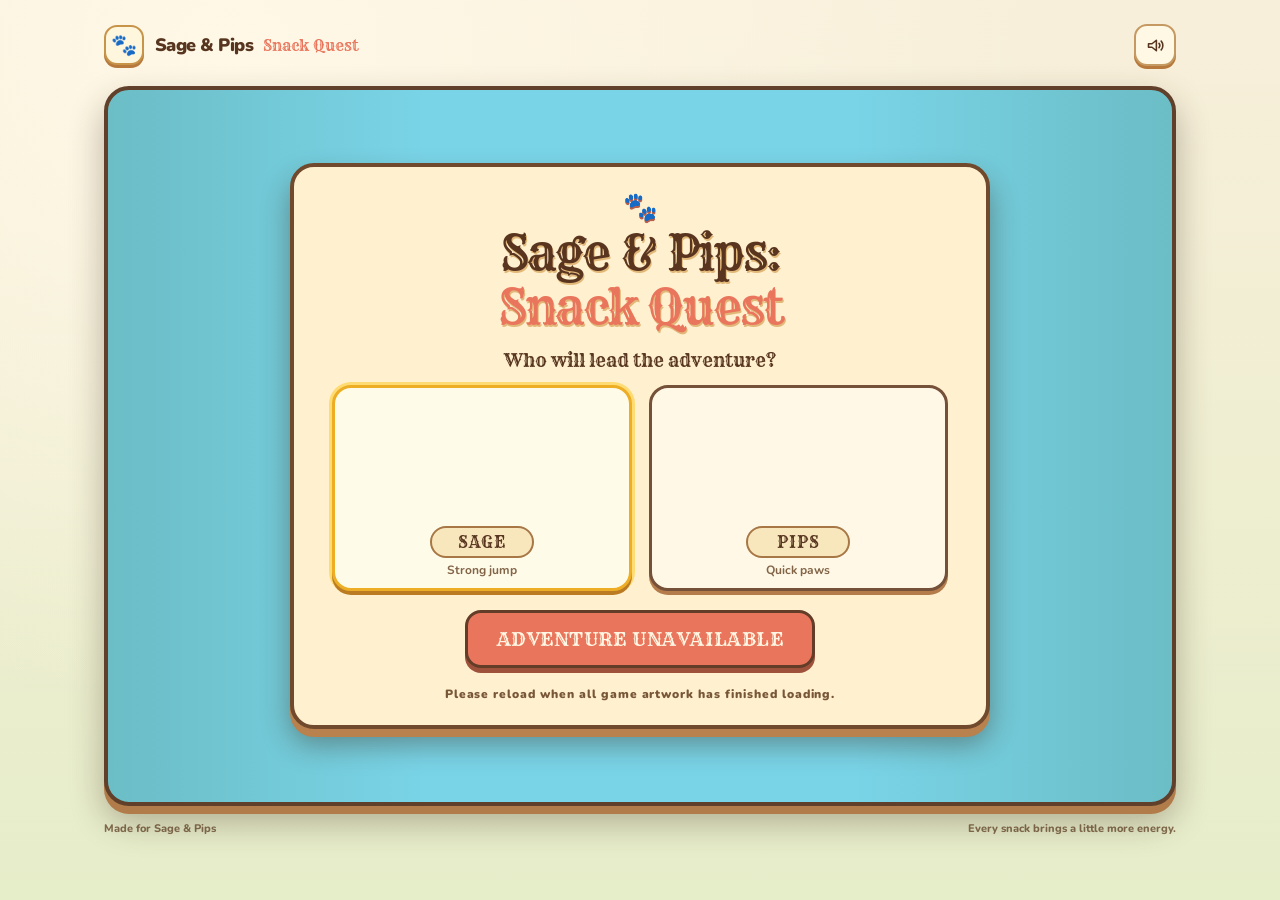
==== game/index.html @ 4779d51f "Add Sage and Pips Snack Quest game Add the mobile-friendly pixel platform game, original art, sounds" ====
<!doctype html>
<html lang="en">
<head>
  <meta charset="utf-8">
  <meta name="viewport" content="width=device-width, initial-scale=1, viewport-fit=cover">
  <meta name="theme-color" content="#fff0cf">
  <meta name="description" content="Join Sage and Pips on a pixel-art forest adventure.">
  <link rel="icon" type="image/png" href="../iphone/icon-192.png">
  <link rel="stylesheet" href="./style.css">
  <title>Sage &amp; Pips: Snack Quest</title>
</head>
<body>
  <div class="game-shell">
    <header class="topbar">
      <a class="brand" href="./" aria-label="Sage and Pips Snack Quest home">
        <span class="brand-mark" aria-hidden="true">🐾</span>
        <span>Sage &amp; Pips <em>Snack Quest</em></span>
      </a>
      <div class="header-actions">
        <button id="sound-button" class="icon-button" type="button" aria-label="Mute sound" aria-pressed="false">
          <svg viewBox="0 0 24 24" aria-hidden="true"><path d="M4 10v4h4l5 4V6l-5 4H4Z"/><path d="M16 9.5a4 4 0 0 1 0 5M18.5 7a7.5 7.5 0 0 1 0 10"/></svg>
        </button>
      </div>
    </header>

    <main>
      <section id="select-screen" class="select-screen">
        <div class="select-backdrop" aria-hidden="true"></div>
        <div class="select-panel">
          <div class="panel-paw" aria-hidden="true">🐾</div>
          <h1>Sage &amp; Pips:<br><span>Snack Quest</span></h1>
          <p class="prompt">Who will lead the adventure?</p>
          <div class="character-picker" role="group" aria-label="Choose your cat">
            <button class="character-card is-selected" data-cat="sage" type="button" aria-pressed="true">
              <canvas class="portrait" width="180" height="140" aria-hidden="true"></canvas>
              <span class="character-name">SAGE</span>
              <small>Strong jump</small>
            </button>
            <button class="character-card" data-cat="pips" type="button" aria-pressed="false">
              <canvas class="portrait" width="180" height="140" aria-hidden="true"></canvas>
              <span class="character-name">PIPS</span>
              <small>Quick paws</small>
            </button>
          </div>
          <button id="start-button" class="start-button" type="button">Start adventure <span aria-hidden="true">➜</span></button>
          <p class="select-help">ARROWS / TOUCH TO MOVE <span>·</span> SPACE / JUMP TO LEAP</p>
        </div>
      </section>

      <section id="play-screen" class="play-screen" hidden>
        <div class="play-heading">
          <div>
            <h1>Blue Blanket Meadow</h1>
            <p id="status-copy">Collect treats and reach the paw gate.</p>
          </div>
          <button id="restart-button" class="restart-button" type="button" aria-label="Restart level">↻ <span>Restart</span></button>
        </div>
        <div class="game-frame">
          <canvas id="game-canvas" width="960" height="540" aria-label="Sage and Pips platform game"></canvas>
          <div class="hud">
            <div class="energy-readout"><span class="hud-label">ENERGY</span><div id="energy-hearts" class="hearts" aria-label="Five energy points"></div></div>
            <div class="treat-readout"><span aria-hidden="true">🐟</span><span id="treat-count">TREATS 00</span></div>
          </div>
          <div id="game-overlay" class="game-overlay" hidden>
            <div class="overlay-panel">
              <div id="overlay-icon" class="overlay-icon" aria-hidden="true">🐾</div>
              <h2 id="overlay-title">Ready?</h2>
              <p id="overlay-copy">Sage and Pips need your help!</p>
              <button id="overlay-button" class="start-button" type="button">Continue</button>
            </div>
          </div>
          <div class="game-controls" aria-label="Game controls">
            <div class="move-controls">
              <button class="touch-control" data-control="left" type="button" aria-label="Move left">←</button>
              <button class="touch-control" data-control="right" type="button" aria-label="Move right">→</button>
            </div>
            <button class="touch-control jump-control" data-control="jump" type="button" aria-label="Jump">JUMP <span aria-hidden="true">↑</span></button>
          </div>
        </div>
        <p class="control-hint"><kbd>←</kbd> <kbd>→</kbd> or <kbd>A</kbd> <kbd>D</kbd> to move <span>·</span> <kbd>SPACE</kbd> or <kbd>↑</kbd> to jump <span>·</span> Jump on a monster to bounce it away!</p>
      </section>
      <noscript>This little adventure needs JavaScript turned on to play.</noscript>
    </main>
    <footer><span>Made for Sage &amp; Pips</span><span>Every snack brings a little more energy.</span></footer>
  </div>
  <script src="./game.js" defer></script>
</body>
</html>
---- game/style.css ----
@import url('https://fonts.googleapis.com/css2?family=Nunito:wght@500;600;700;800;900&family=Rye&display=swap');
:root {
  color-scheme: light;
  --ink: #57351f;
  --ink-soft: #765238;
  --cream: #fff0cf;
  --cream-light: #fff9e9;
  --leaf: #527d3d;
  --leaf-deep: #315a37;
  --gold: #ffc947;
  --coral: #e9765c;
  --sky: #79d4e7;
  --shadow: #38281755;
  font-family: "Nunito", "Trebuchet MS", sans-serif;
  font-synthesis: none;
  text-rendering: optimizeLegibility;
}
* { box-sizing: border-box; }
body {
  margin: 0;
  min-height: 100vh;
  background: #f7edce;
  color: var(--ink);
  background-image: radial-gradient(ellipse at 18% 5%, #fff8e7 0, transparent 55%), linear-gradient(180deg, #f8efda, #e6edc9);
}
button { font: inherit; }
button:focus-visible, a:focus-visible { outline: 3px solid #286d80; outline-offset: 3px; }
.game-shell { width: min(1120px, 100%); margin: 0 auto; padding: 18px 24px 24px; }
.topbar { display:flex; align-items:center; justify-content:space-between; gap:20px; min-height:54px; }
.brand { display:inline-flex; align-items:center; gap:11px; text-decoration:none; color:var(--ink); font-size:18px; font-weight:900; letter-spacing:-.03em; }
.brand-mark { display:grid; place-items:center; width:40px; height:40px; border:2px solid #c7944a; border-radius:13px; background:#fff6de; font-size:21px; box-shadow:0 3px 0 #b7793c; }
.brand em { margin-left:5px; color:var(--coral); font-family:"Rye", Georgia, serif; font-style:normal; font-size:15px; letter-spacing:0; }
.header-actions { display:flex; align-items:center; gap:9px; }
.icon-button { display:grid; place-items:center; width:42px; height:42px; border:2px solid #c59a62; border-radius:13px; color:var(--ink); background:#fff8e5; box-shadow:0 3px 0 #b7793c; cursor:pointer; }
.icon-button svg { width:21px; height:21px; fill:none; stroke:currentColor; stroke-width:1.8; stroke-linecap:round; stroke-linejoin:round; }
.icon-button[aria-pressed="true"] svg path:last-child { display:none; }
main { margin-top:14px; }
.select-screen { min-height:min(720px, calc(100svh - 126px)); display:grid; place-items:center; position:relative; overflow:hidden; border:4px solid #60402b; border-radius:25px; background:var(--sky); box-shadow:0 8px 0 #b17c4a, 0 16px 34px var(--shadow); }
.select-backdrop { position:absolute; inset:0; background-image:url("./assets/forest-background.png"); background-position:center center; background-size:cover; image-rendering:pixelated; }
.select-backdrop::after { content:""; position:absolute; inset:0; background:linear-gradient(90deg,#315a3730,transparent 30%,transparent 70%,#315a3730); }
.select-panel { width:min(700px, calc(100% - 28px)); position:relative; z-index:1; padding:26px 38px 23px; border:4px solid #714a2d; border-radius:24px; background:var(--cream); text-align:center; box-shadow:0 8px 0 #b9814e, 0 16px 28px #35241366; }
.panel-paw { font-size:28px; line-height:1; color:var(--coral); filter:drop-shadow(0 2px 0 #b95e49); }
.select-panel h1 { margin:6px 0 0; color:#59351f; font-family:"Rye", Georgia, serif; font-size:clamp(29px, 5vw, 48px); line-height:1.12; letter-spacing:-.04em; text-shadow:1px 2px 0 #e2b879; }
.select-panel h1 span { color:var(--coral); }
.prompt { margin:15px 0 13px; font-family:"Rye", Georgia, serif; font-size:18px; }
.character-picker { display:grid; grid-template-columns:repeat(2,minmax(0,1fr)); gap:17px; }
.character-card { min-width:0; display:flex; flex-direction:column; align-items:center; justify-content:center; padding:6px 12px 10px; border:3px solid #765139; border-radius:19px; color:var(--ink); background:#fff8e6; box-shadow:0 4px 0 #b47c4a; cursor:pointer; transition:transform .14s ease, border-color .14s ease, box-shadow .14s ease; }
.character-card:hover { transform:translateY(-2px); }
.character-card.is-selected { border-color:#edae26; box-shadow:0 4px 0 #ba7b22, 0 0 0 3px #ffdc73; background:#fffbe9; }
.portrait { display:block; width:min(180px, 100%); height:132px; image-rendering:pixelated; }
.character-name { min-width:104px; margin-top:0; padding:4px 15px; border:2px solid #a87746; border-radius:999px; background:#f8e6bd; font-family:"Rye",Georgia,serif; font-size:16px; letter-spacing:.07em; }
.character-card small { margin-top:4px; color:#826447; font-size:12px; font-weight:700; }
.start-button { display:inline-flex; justify-content:center; align-items:center; gap:13px; min-height:58px; margin-top:19px; padding:0 29px; border:3px solid #633d27; border-radius:16px; background:var(--coral); color:#fff7e3; box-shadow:0 5px 0 #9e513b; cursor:pointer; font-family:"Rye",Georgia,serif; font-size:19px; text-transform:uppercase; letter-spacing:.03em; transition:transform .12s ease, box-shadow .12s ease; }
.start-button:hover { transform:translateY(-2px); box-shadow:0 7px 0 #9e513b; }
.start-button:active { transform:translateY(3px); box-shadow:0 2px 0 #9e513b; }
.start-button span { font-family:"Nunito",sans-serif; font-size:20px; }
.select-help { margin:18px 0 0; font-size:12px; font-weight:900; letter-spacing:.08em; color:#785737; }
.select-help span { margin:0 7px; color:var(--coral); }
.play-screen { width:100%; }
.play-heading { display:flex; justify-content:space-between; align-items:center; gap:16px; margin-bottom:10px; }
.play-heading h1 { margin:0; font-family:"Rye",Georgia,serif; font-size:22px; line-height:1.2; }
.play-heading p { margin:3px 0 0; color:#7a6045; font-size:13px; font-weight:700; }
.restart-button { min-height:38px; padding:0 13px; border:2px solid #b58954; border-radius:11px; background:#fff8e5; color:var(--ink); font-size:15px; font-weight:900; cursor:pointer; box-shadow:0 2px 0 #b7793c; }
.restart-button span { font-size:12px; }
.game-frame { width:100%; position:relative; overflow:hidden; border:4px solid #60402b; border-radius:20px; aspect-ratio:16/9; background:#5bb9d3; box-shadow:0 7px 0 #a67144, 0 12px 28px var(--shadow); }
#game-canvas { display:block; width:100%; height:100%; image-rendering:pixelated; }
.hud { position:absolute; inset:13px 14px auto; display:flex; align-items:flex-start; justify-content:space-between; pointer-events:none; }
.energy-readout,.treat-readout { min-height:43px; display:flex; align-items:center; gap:9px; padding:5px 11px; border:2px solid #6c472b; border-radius:13px; background:#fff2d8ed; box-shadow:0 3px 0 #a86d39; }
.hud-label { font-family:"Rye",Georgia,serif; font-size:12px; letter-spacing:.04em; }
.hearts { display:flex; gap:3px; }
.heart { color:#e45d52; font-size:22px; line-height:1; text-shadow:1px 2px 0 #9e4534; }
.heart.is-empty { color:#bdab8e; text-shadow:none; }
.treat-readout { font-size:14px; font-weight:900; letter-spacing:.03em; }
.treat-readout span:first-child { font-size:20px; }
.game-overlay { position:absolute; z-index:4; inset:0; display:grid; place-items:center; background:#1c302d99; }
.game-overlay[hidden] { display:none; }
.overlay-panel { width:min(380px, calc(100% - 26px)); padding:21px; border:3px solid #714a2d; border-radius:20px; background:var(--cream); text-align:center; box-shadow:0 6px 0 #b9814e; }
.overlay-icon { font-size:34px; }
.overlay-panel h2 { margin:4px 0; font-family:"Rye",Georgia,serif; font-size:27px; }
.overlay-panel p { margin:0; color:#74563a; font-weight:700; }
.overlay-panel .start-button { min-height:49px; margin-top:14px; font-size:15px; }
.game-controls { position:absolute; z-index:2; right:15px; bottom:12px; left:15px; display:flex; align-items:center; justify-content:space-between; gap:16px; pointer-events:none; }
.game-controls button { pointer-events:auto; background:#fff0cfdf; backdrop-filter:blur(2px); }
.move-controls { display:flex; gap:11px; }
.touch-control { width:66px; height:54px; display:flex; justify-content:center; align-items:center; gap:5px; border:2px solid #765139; border-radius:15px; background:#fff4d9; box-shadow:0 4px 0 #ac7545; color:var(--ink); font-size:27px; font-weight:900; touch-action:none; user-select:none; cursor:pointer; }
.touch-control:active,.touch-control.is-down { transform:translateY(3px); box-shadow:0 1px 0 #ac7545; background:#ffe4a3; }
.jump-control { width:128px; font-family:"Rye",Georgia,serif; font-size:16px; }
.jump-control span { font-family:"Nunito",sans-serif; font-size:23px; }
.control-hint { margin:6px 0 0; color:#765d42; text-align:center; font-size:12px; font-weight:700; }
kbd { min-width:23px; padding:2px 5px; border:1px solid #bea77f; border-radius:5px; background:#fff8e8; color:var(--ink); font:800 11px "Nunito",sans-serif; box-shadow:0 2px 0 #c7b08b; }
.control-hint span { color:var(--coral); margin:0 5px; }
footer { display:flex; justify-content:space-between; gap:14px; margin-top:15px; color:#846d4f; font-size:11px; font-weight:800; }
noscript { display:block; margin:20px; text-align:center; }
[hidden] { display:none !important; }
@media (max-width:650px) {
  .game-shell { padding:12px 12px 18px; }
  main { margin-top:10px; }
  .brand { font-size:16px; gap:7px; }
  .brand-mark { width:35px; height:35px; }
  .brand em { display:block; margin:0; font-size:12px; }
  .select-screen { min-height:calc(100svh - 113px); border-radius:18px; }
  .select-panel { width:calc(100% - 18px); padding:20px 13px 18px; border-radius:18px; }
  .select-panel h1 { font-size:32px; }
  .prompt { margin:11px 0 9px; font-size:15px; }
  .character-picker { gap:10px; }
  .character-card { padding:5px 7px 8px; border-radius:15px; }
  .portrait { height:106px; }
  .character-name { min-width:82px; font-size:13px; }
  .character-card small { font-size:10px; }
  .start-button { min-height:51px; margin-top:16px; padding:0 18px; font-size:16px; }
  .select-help { margin-top:15px; font-size:9px; letter-spacing:.04em; }
  .play-heading h1 { font-size:18px; }
  .play-heading p { font-size:11px; }
  .restart-button { padding:0 9px; }
  .restart-button span { display:none; }
  .game-frame { border-radius:13px; border-width:3px; }
  .hud { inset:6px 6px auto; }
  .energy-readout,.treat-readout { min-height:31px; gap:5px; padding:3px 6px; border-radius:9px; }
  .hud-label { font-size:9px; }
  .heart { font-size:14px; }
  .hearts { gap:1px; }
  .treat-readout { font-size:10px; }
  .treat-readout span:first-child { font-size:14px; }
  .game-controls { right:8px; bottom:7px; left:8px; }
  .touch-control { width:62px; height:52px; }
  .jump-control { width:112px; font-size:14px; }
  .control-hint { display:none; }
  footer { margin-top:11px; font-size:10px; }
}
@media (max-height:600px) and (orientation:landscape) {
  .game-shell { width:min(1060px, 100%); padding-top:7px; }
  .topbar { min-height:40px; }
  main { margin-top:4px; }
  .play-heading { margin-bottom:4px; }
  .game-frame { max-height:calc(100svh - 136px); }
  .game-controls { right:10px; bottom:8px; left:10px; }
  .touch-control { height:43px; }
  footer { display:none; }
}
@media (prefers-reduced-motion: reduce) {
  *,*::before,*::after { transition-duration:.01ms !important; animation-duration:.01ms !important; }
}
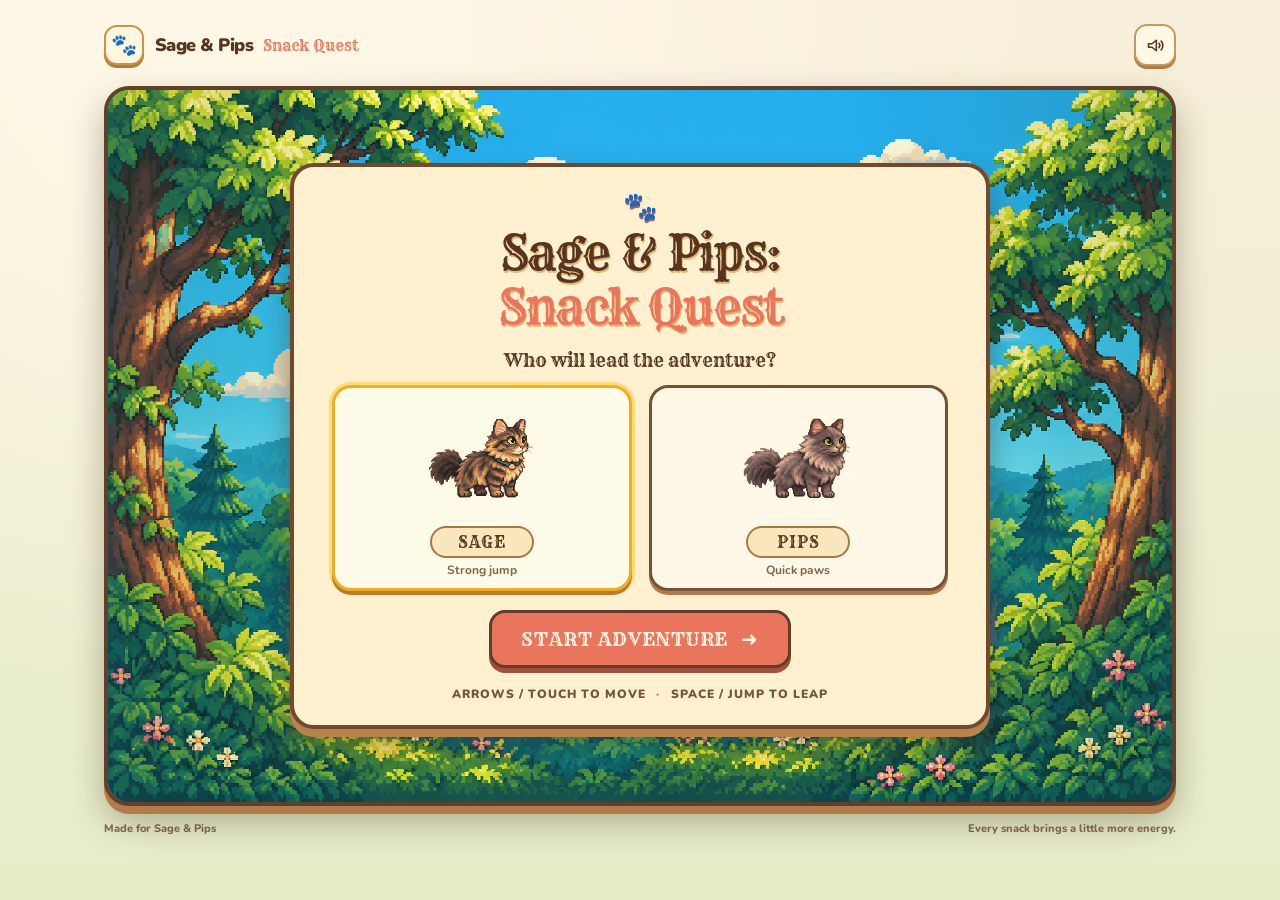
==== commit 50fd0cfd: "Refresh cached Snack Quest assets Version the game scripts and sprite URLs so previously cached miss" ====
--- a/game/index.html
+++ b/game/index.html
@@ -6,7 +6,7 @@
   <meta name="theme-color" content="#fff0cf">
   <meta name="description" content="Join Sage and Pips on a pixel-art forest adventure.">
   <link rel="icon" type="image/png" href="../iphone/icon-192.png">
-  <link rel="stylesheet" href="./style.css">
+  <link rel="stylesheet" href="./style.css?v=20261103">
   <title>Sage &amp; Pips: Snack Quest</title>
 </head>
 <body>
@@ -83,6 +83,6 @@
     </main>
     <footer><span>Made for Sage &amp; Pips</span><span>Every snack brings a little more energy.</span></footer>
   </div>
-  <script src="./game.js" defer></script>
+  <script src="./game.js?v=20261103" defer></script>
 </body>
 </html>
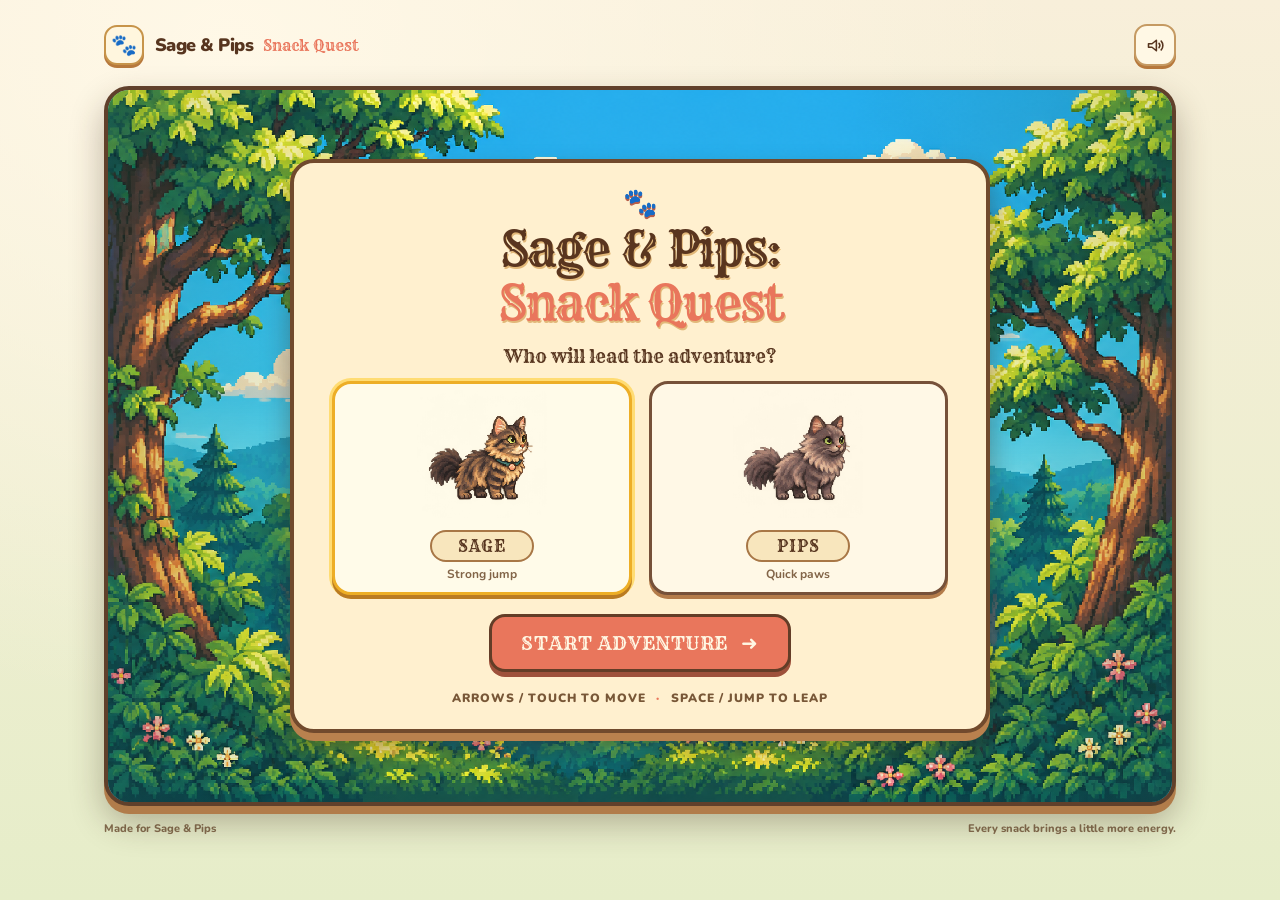
==== commit 35e67706: "Fix phone controls and preserve landscape artwork proportions Move touch controls outside the game p" ====
--- a/game/index.html
+++ b/game/index.html
@@ -6,7 +6,7 @@
   <meta name="theme-color" content="#fff0cf">
   <meta name="description" content="Join Sage and Pips on a pixel-art forest adventure.">
   <link rel="icon" type="image/png" href="../iphone/icon-192.png">
-  <link rel="stylesheet" href="./style.css?v=20261103">
+  <link rel="stylesheet" href="./style.css?v=20261103-layout2">
   <title>Sage &amp; Pips: Snack Quest</title>
 </head>
 <body>
@@ -55,6 +55,7 @@
           </div>
           <button id="restart-button" class="restart-button" type="button" aria-label="Restart level">↻ <span>Restart</span></button>
         </div>
+        <div class="play-stage">
         <div class="game-frame">
           <canvas id="game-canvas" width="960" height="540" aria-label="Sage and Pips platform game"></canvas>
           <div class="hud">
@@ -69,7 +70,8 @@
               <button id="overlay-button" class="start-button" type="button">Continue</button>
             </div>
           </div>
-          <div class="game-controls" aria-label="Game controls">
+        </div>
+          <div class="game-controls" role="group" aria-label="Game controls">
             <div class="move-controls">
               <button class="touch-control" data-control="left" type="button" aria-label="Move left">←</button>
               <button class="touch-control" data-control="right" type="button" aria-label="Move right">→</button>
--- a/game/style.css
+++ b/game/style.css
@@ -25,7 +25,7 @@
 }
 button { font: inherit; }
 button:focus-visible, a:focus-visible { outline: 3px solid #286d80; outline-offset: 3px; }
-.game-shell { width: min(1120px, 100%); margin: 0 auto; padding: 18px 24px 24px; }
+.game-shell { width: min(1120px, 100%); margin: 0 auto; padding: max(18px, env(safe-area-inset-top)) max(24px, env(safe-area-inset-right)) max(24px, env(safe-area-inset-bottom)) max(24px, env(safe-area-inset-left)); }
 .topbar { display:flex; align-items:center; justify-content:space-between; gap:20px; min-height:54px; }
 .brand { display:inline-flex; align-items:center; gap:11px; text-decoration:none; color:var(--ink); font-size:18px; font-weight:900; letter-spacing:-.03em; }
 .brand-mark { display:grid; place-items:center; width:40px; height:40px; border:2px solid #c7944a; border-radius:13px; background:#fff6de; font-size:21px; box-shadow:0 3px 0 #b7793c; }
@@ -47,7 +47,7 @@
 .character-card { min-width:0; display:flex; flex-direction:column; align-items:center; justify-content:center; padding:6px 12px 10px; border:3px solid #765139; border-radius:19px; color:var(--ink); background:#fff8e6; box-shadow:0 4px 0 #b47c4a; cursor:pointer; transition:transform .14s ease, border-color .14s ease, box-shadow .14s ease; }
 .character-card:hover { transform:translateY(-2px); }
 .character-card.is-selected { border-color:#edae26; box-shadow:0 4px 0 #ba7b22, 0 0 0 3px #ffdc73; background:#fffbe9; }
-.portrait { display:block; width:min(180px, 100%); height:132px; image-rendering:pixelated; }
+.portrait { display:block; width:min(180px, 100%); height:auto; image-rendering:pixelated; }
 .character-name { min-width:104px; margin-top:0; padding:4px 15px; border:2px solid #a87746; border-radius:999px; background:#f8e6bd; font-family:"Rye",Georgia,serif; font-size:16px; letter-spacing:.07em; }
 .character-card small { margin-top:4px; color:#826447; font-size:12px; font-weight:700; }
 .start-button { display:inline-flex; justify-content:center; align-items:center; gap:13px; min-height:58px; margin-top:19px; padding:0 29px; border:3px solid #633d27; border-radius:16px; background:var(--coral); color:#fff7e3; box-shadow:0 5px 0 #9e513b; cursor:pointer; font-family:"Rye",Georgia,serif; font-size:19px; text-transform:uppercase; letter-spacing:.03em; transition:transform .12s ease, box-shadow .12s ease; }
@@ -62,8 +62,9 @@
 .play-heading p { margin:3px 0 0; color:#7a6045; font-size:13px; font-weight:700; }
 .restart-button { min-height:38px; padding:0 13px; border:2px solid #b58954; border-radius:11px; background:#fff8e5; color:var(--ink); font-size:15px; font-weight:900; cursor:pointer; box-shadow:0 2px 0 #b7793c; }
 .restart-button span { font-size:12px; }
-.game-frame { width:100%; position:relative; overflow:hidden; border:4px solid #60402b; border-radius:20px; aspect-ratio:16/9; background:#5bb9d3; box-shadow:0 7px 0 #a67144, 0 12px 28px var(--shadow); }
-#game-canvas { display:block; width:100%; height:100%; image-rendering:pixelated; }
+.play-stage { width:100%; margin-inline:auto; }
+.game-frame { width:100%; min-width:0; position:relative; overflow:hidden; border:4px solid #60402b; border-radius:20px; background:#5bb9d3; box-shadow:0 7px 0 #a67144, 0 12px 28px var(--shadow); }
+#game-canvas { display:block; width:100%; height:auto; aspect-ratio:16/9; image-rendering:pixelated; }
 .hud { position:absolute; inset:13px 14px auto; display:flex; align-items:flex-start; justify-content:space-between; pointer-events:none; }
 .energy-readout,.treat-readout { min-height:43px; display:flex; align-items:center; gap:9px; padding:5px 11px; border:2px solid #6c472b; border-radius:13px; background:#fff2d8ed; box-shadow:0 3px 0 #a86d39; }
 .hud-label { font-family:"Rye",Georgia,serif; font-size:12px; letter-spacing:.04em; }
@@ -79,8 +80,7 @@
 .overlay-panel h2 { margin:4px 0; font-family:"Rye",Georgia,serif; font-size:27px; }
 .overlay-panel p { margin:0; color:#74563a; font-weight:700; }
 .overlay-panel .start-button { min-height:49px; margin-top:14px; font-size:15px; }
-.game-controls { position:absolute; z-index:2; right:15px; bottom:12px; left:15px; display:flex; align-items:center; justify-content:space-between; gap:16px; pointer-events:none; }
-.game-controls button { pointer-events:auto; background:#fff0cfdf; backdrop-filter:blur(2px); }
+.game-controls { display:flex; align-items:center; justify-content:space-between; gap:16px; margin-top:17px; padding:10px 12px 14px; border:2px solid #d8bd89; border-radius:17px; background:#fff0cf; }
 .move-controls { display:flex; gap:11px; }
 .touch-control { width:66px; height:54px; display:flex; justify-content:center; align-items:center; gap:5px; border:2px solid #765139; border-radius:15px; background:#fff4d9; box-shadow:0 4px 0 #ac7545; color:var(--ink); font-size:27px; font-weight:900; touch-action:none; user-select:none; cursor:pointer; }
 .touch-control:active,.touch-control.is-down { transform:translateY(3px); box-shadow:0 1px 0 #ac7545; background:#ffe4a3; }
@@ -93,7 +93,7 @@
 noscript { display:block; margin:20px; text-align:center; }
 [hidden] { display:none !important; }
 @media (max-width:650px) {
-  .game-shell { padding:12px 12px 18px; }
+  .game-shell { padding:max(12px, env(safe-area-inset-top)) max(12px, env(safe-area-inset-right)) max(18px, env(safe-area-inset-bottom)) max(12px, env(safe-area-inset-left)); }
   main { margin-top:10px; }
   .brand { font-size:16px; gap:7px; }
   .brand-mark { width:35px; height:35px; }
@@ -104,7 +104,7 @@
   .prompt { margin:11px 0 9px; font-size:15px; }
   .character-picker { gap:10px; }
   .character-card { padding:5px 7px 8px; border-radius:15px; }
-  .portrait { height:106px; }
+  .portrait { width:min(136px, 100%); }
   .character-name { min-width:82px; font-size:13px; }
   .character-card small { font-size:10px; }
   .start-button { min-height:51px; margin-top:16px; padding:0 18px; font-size:16px; }
@@ -121,20 +121,53 @@
   .hearts { gap:1px; }
   .treat-readout { font-size:10px; }
   .treat-readout span:first-child { font-size:14px; }
-  .game-controls { right:8px; bottom:7px; left:8px; }
+  .game-controls { gap:10px; padding:9px 10px 13px; }
   .touch-control { width:62px; height:52px; }
   .jump-control { width:112px; font-size:14px; }
   .control-hint { display:none; }
   footer { margin-top:11px; font-size:10px; }
 }
 @media (max-height:600px) and (orientation:landscape) {
-  .game-shell { width:min(1060px, 100%); padding-top:7px; }
-  .topbar { min-height:40px; }
+  .game-shell { width:min(1060px, 100%); padding:max(7px, env(safe-area-inset-top)) max(12px, env(safe-area-inset-right)) max(10px, env(safe-area-inset-bottom)) max(12px, env(safe-area-inset-left)); }
+  .topbar { min-height:34px; }
+  .brand { font-size:15px; }
+  .brand-mark { width:30px; height:30px; border-radius:10px; font-size:17px; }
+  .brand em { display:inline; margin-left:5px; font-size:12px; }
+  .icon-button { width:34px; height:34px; border-radius:10px; }
   main { margin-top:4px; }
-  .play-heading { margin-bottom:4px; }
-  .game-frame { max-height:calc(100svh - 136px); }
-  .game-controls { right:10px; bottom:8px; left:10px; }
-  .touch-control { height:43px; }
+  .play-heading { gap:10px; margin-bottom:7px; }
+  .play-heading h1 { font-size:16px; }
+  .play-heading p { font-size:10px; line-height:1.2; }
+  .restart-button { min-height:32px; }
+  /* Leave room for the header and browser safe areas, then derive width
+     from height so the complete 16:9 scene keeps its original shape. */
+  .play-stage { width:min(100%, calc((100svh - 110px - env(safe-area-inset-top) - env(safe-area-inset-bottom)) * 16 / 9 + 200px)); display:grid; grid-template-columns:66px minmax(0, 1fr) 110px; align-items:center; gap:12px; }
+  .game-frame { grid-column:2; grid-row:1; border-width:3px; border-radius:13px; }
+  .game-controls { display:contents; }
+  .move-controls { grid-column:1; grid-row:1; flex-direction:column; gap:15px; }
+  .jump-control { grid-column:3; grid-row:1; width:110px; }
+  .touch-control { min-height:48px; }
+  .hud { inset:6px 6px auto; }
+  .energy-readout,.treat-readout { min-height:28px; gap:4px; padding:3px 5px; border-radius:8px; }
+  .hud-label { font-size:8px; }
+  .heart { font-size:13px; }
+  .hearts { gap:1px; }
+  .treat-readout { font-size:9px; }
+  .treat-readout span:first-child { font-size:12px; }
+  .control-hint { display:none; }
+  .select-screen { min-height:calc(100svh - 62px); padding:8px 0 12px; }
+  .select-panel { width:min(640px, calc(100% - 28px)); padding:10px 24px 12px; }
+  .panel-paw { display:none; }
+  .select-panel h1 { margin:0; font-size:24px; }
+  .select-panel h1 br { display:none; }
+  .select-panel h1 span { margin-left:.25em; }
+  .prompt { margin:5px 0; font-size:14px; }
+  .portrait { grid-column:1; grid-row:1 / 3; width:90px; align-self:center; }
+  .character-card { display:grid; grid-template-columns:90px minmax(0, 1fr); grid-template-rows:1fr 1fr; column-gap:9px; min-height:80px; padding:5px 9px; }
+  .character-name { grid-column:2; grid-row:1; min-width:0; align-self:end; justify-self:center; font-size:12px; padding:2px 12px; }
+  .character-card small { grid-column:2; grid-row:2; align-self:start; font-size:10px; }
+  .start-button { min-height:44px; margin-top:10px; font-size:15px; }
+  .select-help { display:none; }
   footer { display:none; }
 }
 @media (prefers-reduced-motion: reduce) {
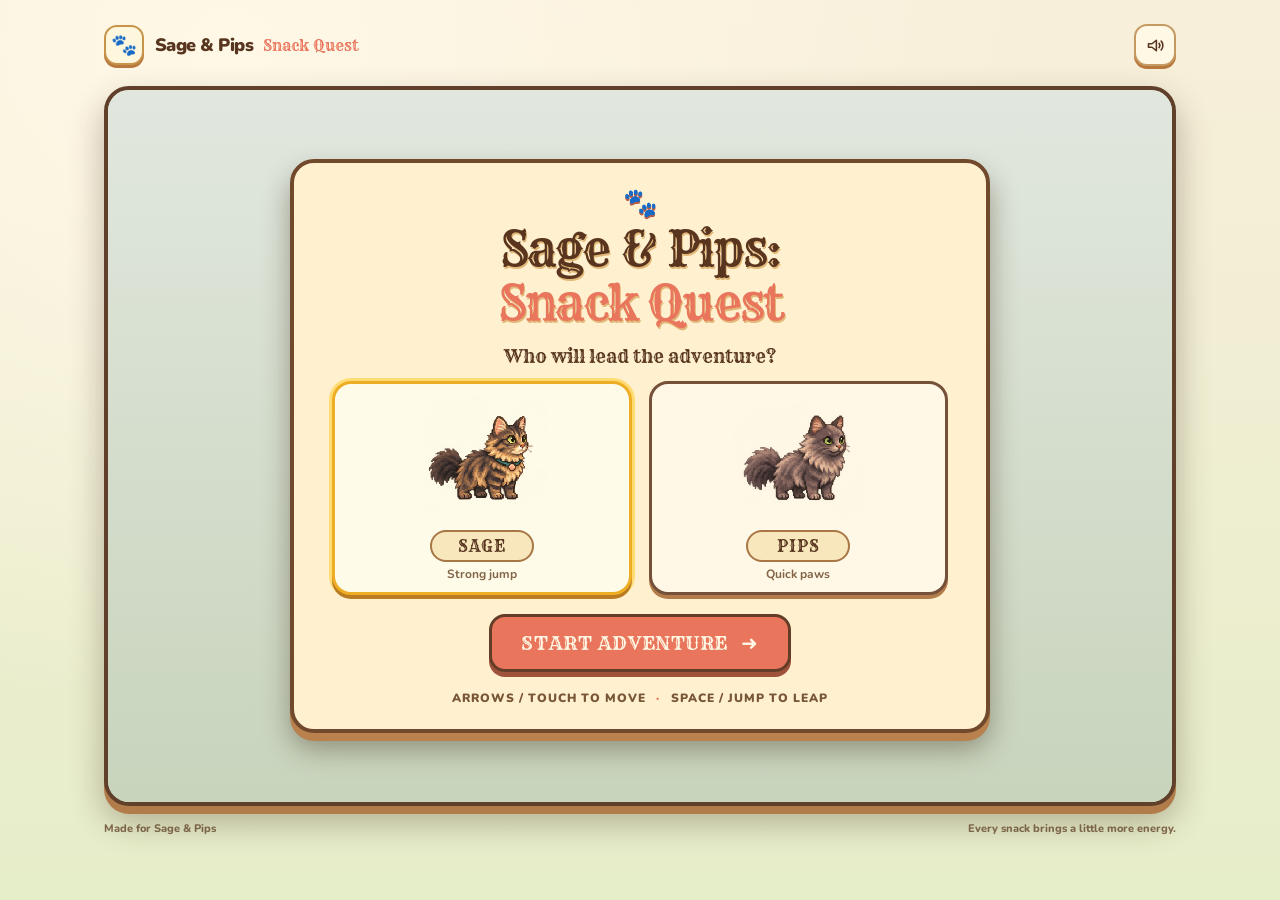
==== commit ec7d4460: "Make the cats clearer and replace the background music Use muted pixel hills and simple platforms, r" ====
--- a/game/index.html
+++ b/game/index.html
@@ -6,7 +6,7 @@
   <meta name="theme-color" content="#fff0cf">
   <meta name="description" content="Join Sage and Pips on a pixel-art forest adventure.">
   <link rel="icon" type="image/png" href="../iphone/icon-192.png">
-  <link rel="stylesheet" href="./style.css?v=20261103-layout2">
+  <link rel="stylesheet" href="./style.css?v=20261103-calm3">
   <title>Sage &amp; Pips: Snack Quest</title>
 </head>
 <body>
@@ -85,6 +85,7 @@
     </main>
     <footer><span>Made for Sage &amp; Pips</span><span>Every snack brings a little more energy.</span></footer>
   </div>
-  <script src="./game.js?v=20261103" defer></script>
+  <script src="./music.js?v=20261103-calm3" defer></script>
+  <script src="./game.js?v=20261103-calm3" defer></script>
 </body>
 </html>
--- a/game/style.css
+++ b/game/style.css
@@ -9,7 +9,7 @@
   --leaf-deep: #315a37;
   --gold: #ffc947;
   --coral: #e9765c;
-  --sky: #79d4e7;
+  --sky: #d2ddca;
   --shadow: #38281755;
   font-family: "Nunito", "Trebuchet MS", sans-serif;
   font-synthesis: none;
@@ -36,8 +36,7 @@
 .icon-button[aria-pressed="true"] svg path:last-child { display:none; }
 main { margin-top:14px; }
 .select-screen { min-height:min(720px, calc(100svh - 126px)); display:grid; place-items:center; position:relative; overflow:hidden; border:4px solid #60402b; border-radius:25px; background:var(--sky); box-shadow:0 8px 0 #b17c4a, 0 16px 34px var(--shadow); }
-.select-backdrop { position:absolute; inset:0; background-image:url("./assets/forest-background.png"); background-position:center center; background-size:cover; image-rendering:pixelated; }
-.select-backdrop::after { content:""; position:absolute; inset:0; background:linear-gradient(90deg,#315a3730,transparent 30%,transparent 70%,#315a3730); }
+.select-backdrop { position:absolute; inset:0; background:linear-gradient(180deg, #e1e7de, #c8d4bc); }
 .select-panel { width:min(700px, calc(100% - 28px)); position:relative; z-index:1; padding:26px 38px 23px; border:4px solid #714a2d; border-radius:24px; background:var(--cream); text-align:center; box-shadow:0 8px 0 #b9814e, 0 16px 28px #35241366; }
 .panel-paw { font-size:28px; line-height:1; color:var(--coral); filter:drop-shadow(0 2px 0 #b95e49); }
 .select-panel h1 { margin:6px 0 0; color:#59351f; font-family:"Rye", Georgia, serif; font-size:clamp(29px, 5vw, 48px); line-height:1.12; letter-spacing:-.04em; text-shadow:1px 2px 0 #e2b879; }
@@ -63,7 +62,7 @@
 .restart-button { min-height:38px; padding:0 13px; border:2px solid #b58954; border-radius:11px; background:#fff8e5; color:var(--ink); font-size:15px; font-weight:900; cursor:pointer; box-shadow:0 2px 0 #b7793c; }
 .restart-button span { font-size:12px; }
 .play-stage { width:100%; margin-inline:auto; }
-.game-frame { width:100%; min-width:0; position:relative; overflow:hidden; border:4px solid #60402b; border-radius:20px; background:#5bb9d3; box-shadow:0 7px 0 #a67144, 0 12px 28px var(--shadow); }
+.game-frame { width:100%; min-width:0; position:relative; overflow:hidden; border:4px solid #60402b; border-radius:20px; background:#e1e7de; box-shadow:0 7px 0 #a67144, 0 12px 28px var(--shadow); }
 #game-canvas { display:block; width:100%; height:auto; aspect-ratio:16/9; image-rendering:pixelated; }
 .hud { position:absolute; inset:13px 14px auto; display:flex; align-items:flex-start; justify-content:space-between; pointer-events:none; }
 .energy-readout,.treat-readout { min-height:43px; display:flex; align-items:center; gap:9px; padding:5px 11px; border:2px solid #6c472b; border-radius:13px; background:#fff2d8ed; box-shadow:0 3px 0 #a86d39; }
